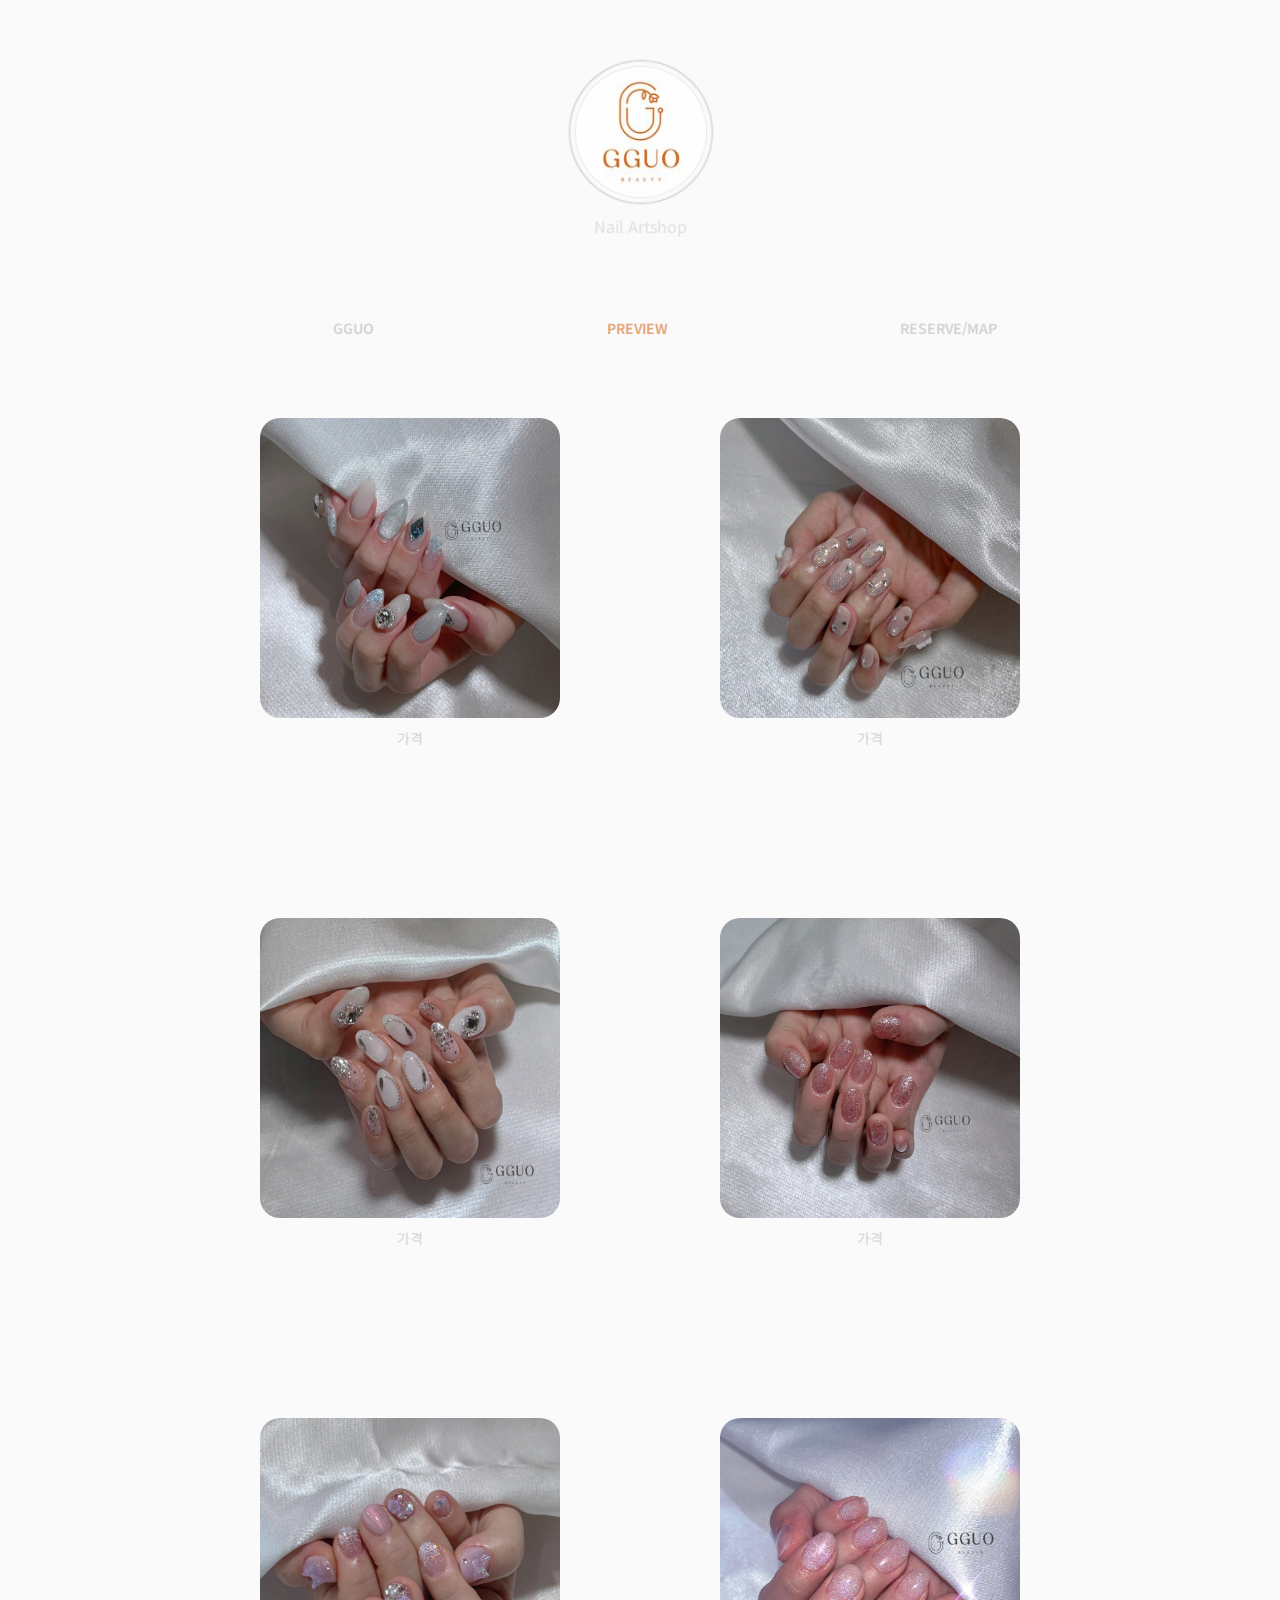
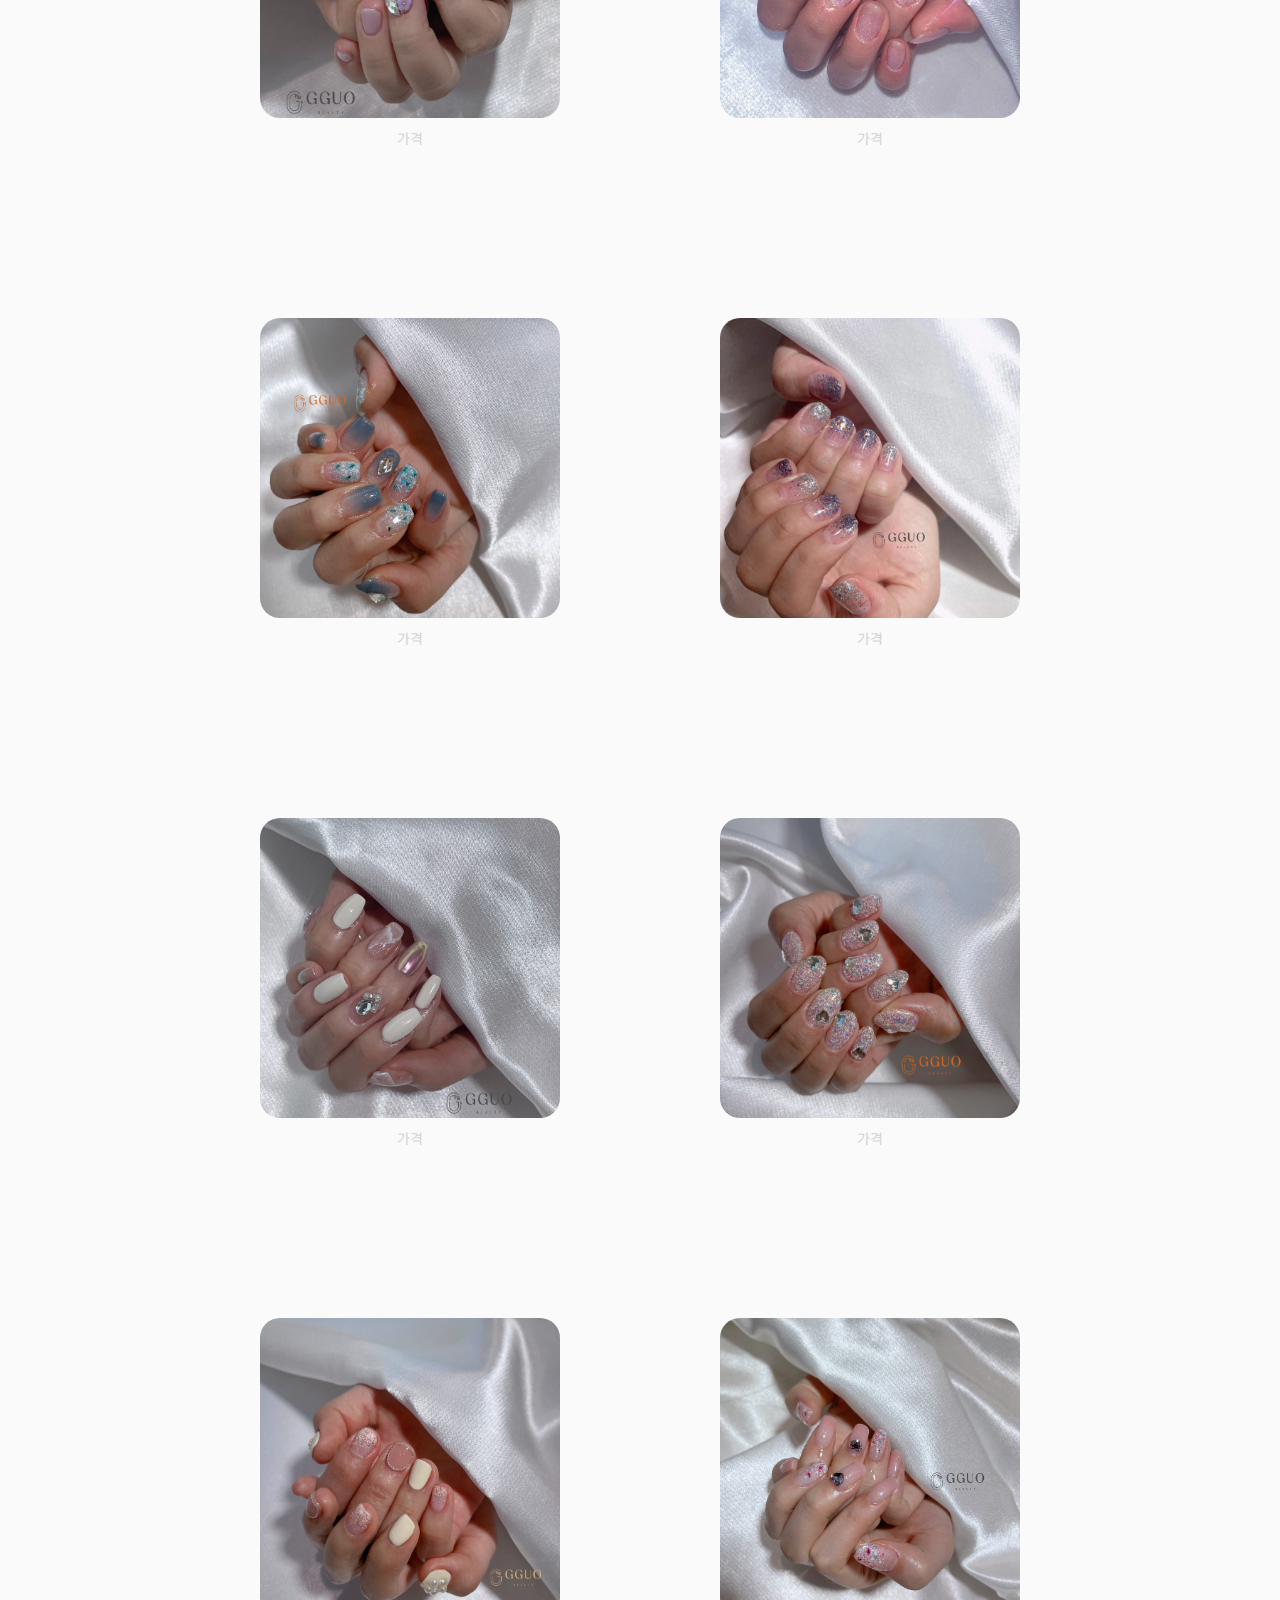
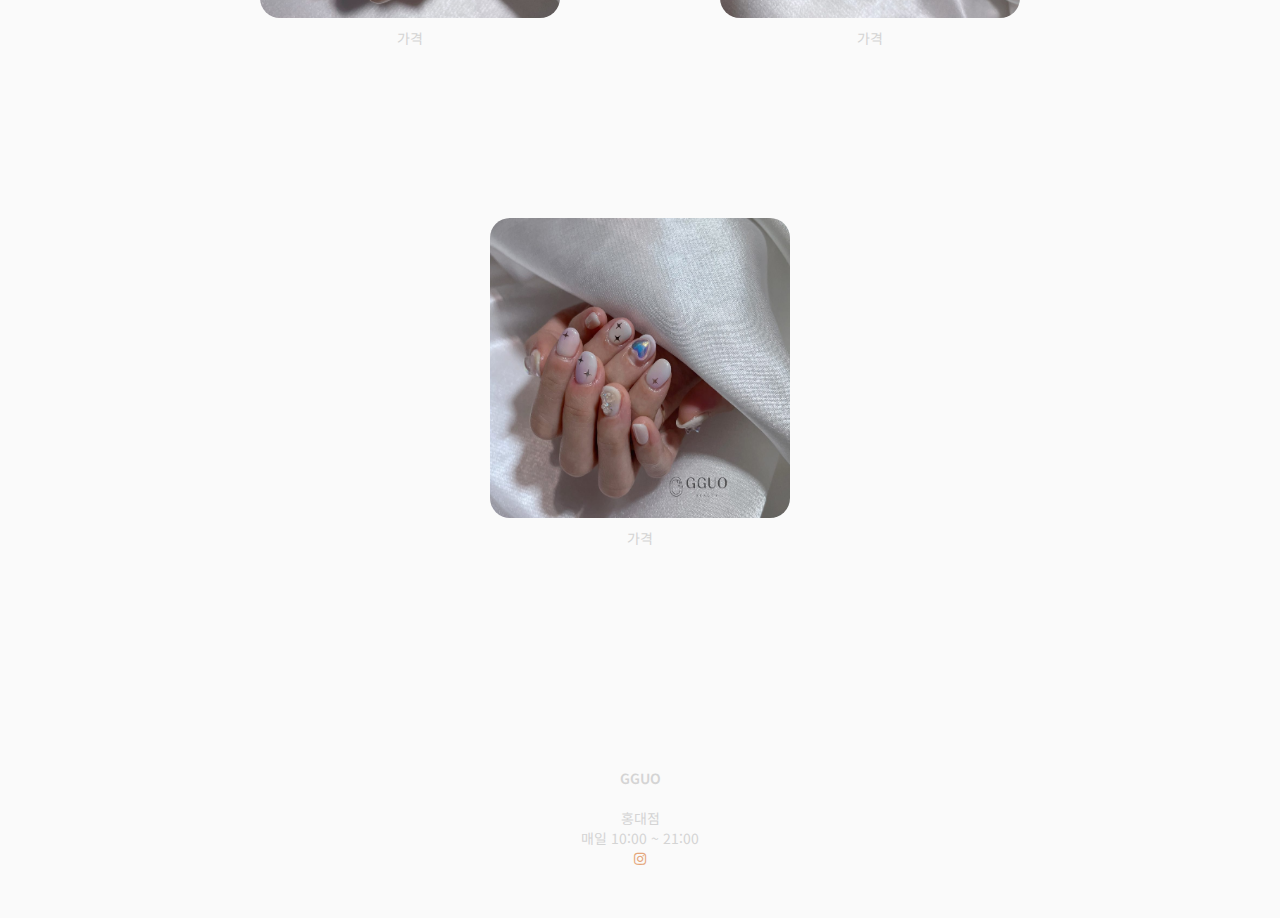
==== preview.html @ 8b0b2949 "Add files via upload" ====
<!DOCTYPE html>
<html lang="ko">
<head>
    <meta charset="UTF-8">
    <meta http-equiv="X-UA-Compatible" content="IE=edge">
    <meta name="viewport" content="width=device-width, initial-scale=1.0, maximum-scale=1, minimum-scale=1">
    <!-- 폰트 어썸 -->
    <link href="https://cdnjs.cloudflare.com/ajax/libs/font-awesome/5.15.4/css/all.min.css" rel="stylesheet">
    <!-- 스타일스트 -->
    <link rel="stylesheet" href="./css/reset.css">
    <link rel="stylesheet" href="./css/style.css">
    <link rel="stylesheet" href="./css/preview.css">
    <!-- 파비콘 -->
    <link rel="shortcut icon" href="./favicon.png" type="image/x-icon">
    <title>GGUO</title>
</head>
<body>
    <div class="wrap">
        <div class="header">
            <div class="container">
                <div class="inner">
                    <img class="logo" src="./img/logo.png" alt="GGUO 로고 이미지">
                    <h1>GGUO</h1>
                    <h2>Nail Artshop</h2>
                    <nav class="nav">
                        <ul>
                            <li><a href="./index.html">GGUO</a></li>
                            <li><a href="./preview.html">PREVIEW</a></li>
                            <li><a href="./reserve-map.html">RESERVE/MAP</a></li>
                        </ul>
                    </nav>
                </div>
            </div>
        </div>
        <section class="sec preview">
            <div class="container">
                <h3>PREVIEW</h3>
                <div class="inner">
                    <div class="nail-box">
                        <img src="./img/nail08.png" alt="네일아트 프리뷰1">
                        <p>가격</p>
                    </div>
                    <div class="nail-box">
                        <img src="./img/nail09.png" alt="네일아트 프리뷰2">
                        <p>가격</p>
                    </div>
                    <div class="nail-box">
                        <img src="./img/nail10.png" alt="네일아트 프리뷰3">
                        <p>가격</p>
                    </div>
                    <div class="nail-box">
                        <img src="./img/nail11.png" alt="네일아트 프리뷰4">
                        <p>가격</p>
                    </div>
                    <div class="nail-box">
                        <img src="./img/nail12.png" alt="네일아트 프리뷰5">
                        <p>가격</p>
                    </div>
                    <div class="nail-box">
                        <img src="./img/nail13.png" alt="네일아트 프리뷰6">
                        <p>가격</p>
                    </div>
                    <div class="nail-box">
                        <img src="./img/nail01.png" alt="네일아트 프리뷰7">
                        <p>가격</p>
                    </div>
                    <div class="nail-box">
                        <img src="./img/nail02.png" alt="네일아트 프리뷰8">
                        <p>가격</p>
                    </div>
                    <div class="nail-box">
                        <img src="./img/nail03.png" alt="네일아트 프리뷰9">
                        <p>가격</p>
                    </div>
                    <div class="nail-box">
                        <img src="./img/nail04.png" alt="네일아트 프리뷰10">
                        <p>가격</p>
                    </div>
                    <div class="nail-box">
                        <img src="./img/nail05.png" alt="네일아트 프리뷰11">
                        <p>가격</p>
                    </div>
                    <div class="nail-box">
                        <img src="./img/nail06.png" alt="네일아트 프리뷰12">
                        <p>가격</p>
                    </div>
                    <div class="nail-box">
                        <img src="./img/nail07.png" alt="네일아트 프리뷰13">
                        <p>가격</p>
                    </div>
                </div>
            </div>
        </section>
        <footer class="footer">
            <h4>GGUO</h4>
            <br>
            <P>
                홍대점 <br>
                매일 10:00 ~ 21:00 <br>
            </P>
            <div class="sns">
                <a href="https://www.instagram.com/gguo_yexxl/"><i class="fab fa-instagram"></i></a>
            </div>
        </footer>
    </div>

</body>
</html>
---- css/style.css ----
@charset 'utf-8';
@import url('https://fonts.googleapis.com/css2?family=Noto+Sans+KR:wght@100;300;400;500;700;900&display=swap');

:root{
    font-family: 'Noto Sans KR', sans-serif;
    color: #333;
    font-size: 14px;
    color: #333;
}
.header img{
    max-width: 100%;
}
.slide img {
    max-width: 100%;
    height: 400px;
    transform: translateX(50%);
    transform: translateY(-20%);
}
.wrap{
    background-color: #fafafa;
    padding: 50px;
}
/* header */
.logo{
    width: 180px;
    margin: 0 auto;
}
.nav ul{
    display: flex;
    flex-flow: row nowrap;
    justify-content: space-evenly;
    margin-top: 80px;
    padding-left: 50px;
    font-weight: 600;
    color: #d4d4d4;
}
.nav li:hover a{
    color: #e5a67a;
}
h1{
    display: none;
}
h2{
    text-align: center;
    font-size: 16px;
    color: #e2e2e2;
}
/* footer */
.footer{
    text-align: center;
    padding-top: 130px;
    color: #d4d4d4;
}
.footer h4{
    font-weight: 600;
}
.footer h4:hover{
    color: #e5a67a;
}
.sns{
    color: #e5a67a;
}
---- css/preview.css ----
@charset 'utf-8';
.nav li:nth-child(2){
    color: #e5a67a;
}
.preview .inner{
    display: flex;
    flex-flow: row wrap;
    justify-content:center;
}
.preview h3{
    display: none;
}
.nail-box{
    margin: 80px;
}
.nail-box:hover .nail-box img{
    width: 350px;
    height: 350px;
}
.nail-box p{
    display: flex;
    justify-content:center;
    color: #d4d4d4;
    margin: 10px;
}
.nail-box img{
    width: 300px;
    height: 300px;
    border-radius: 20px;
}
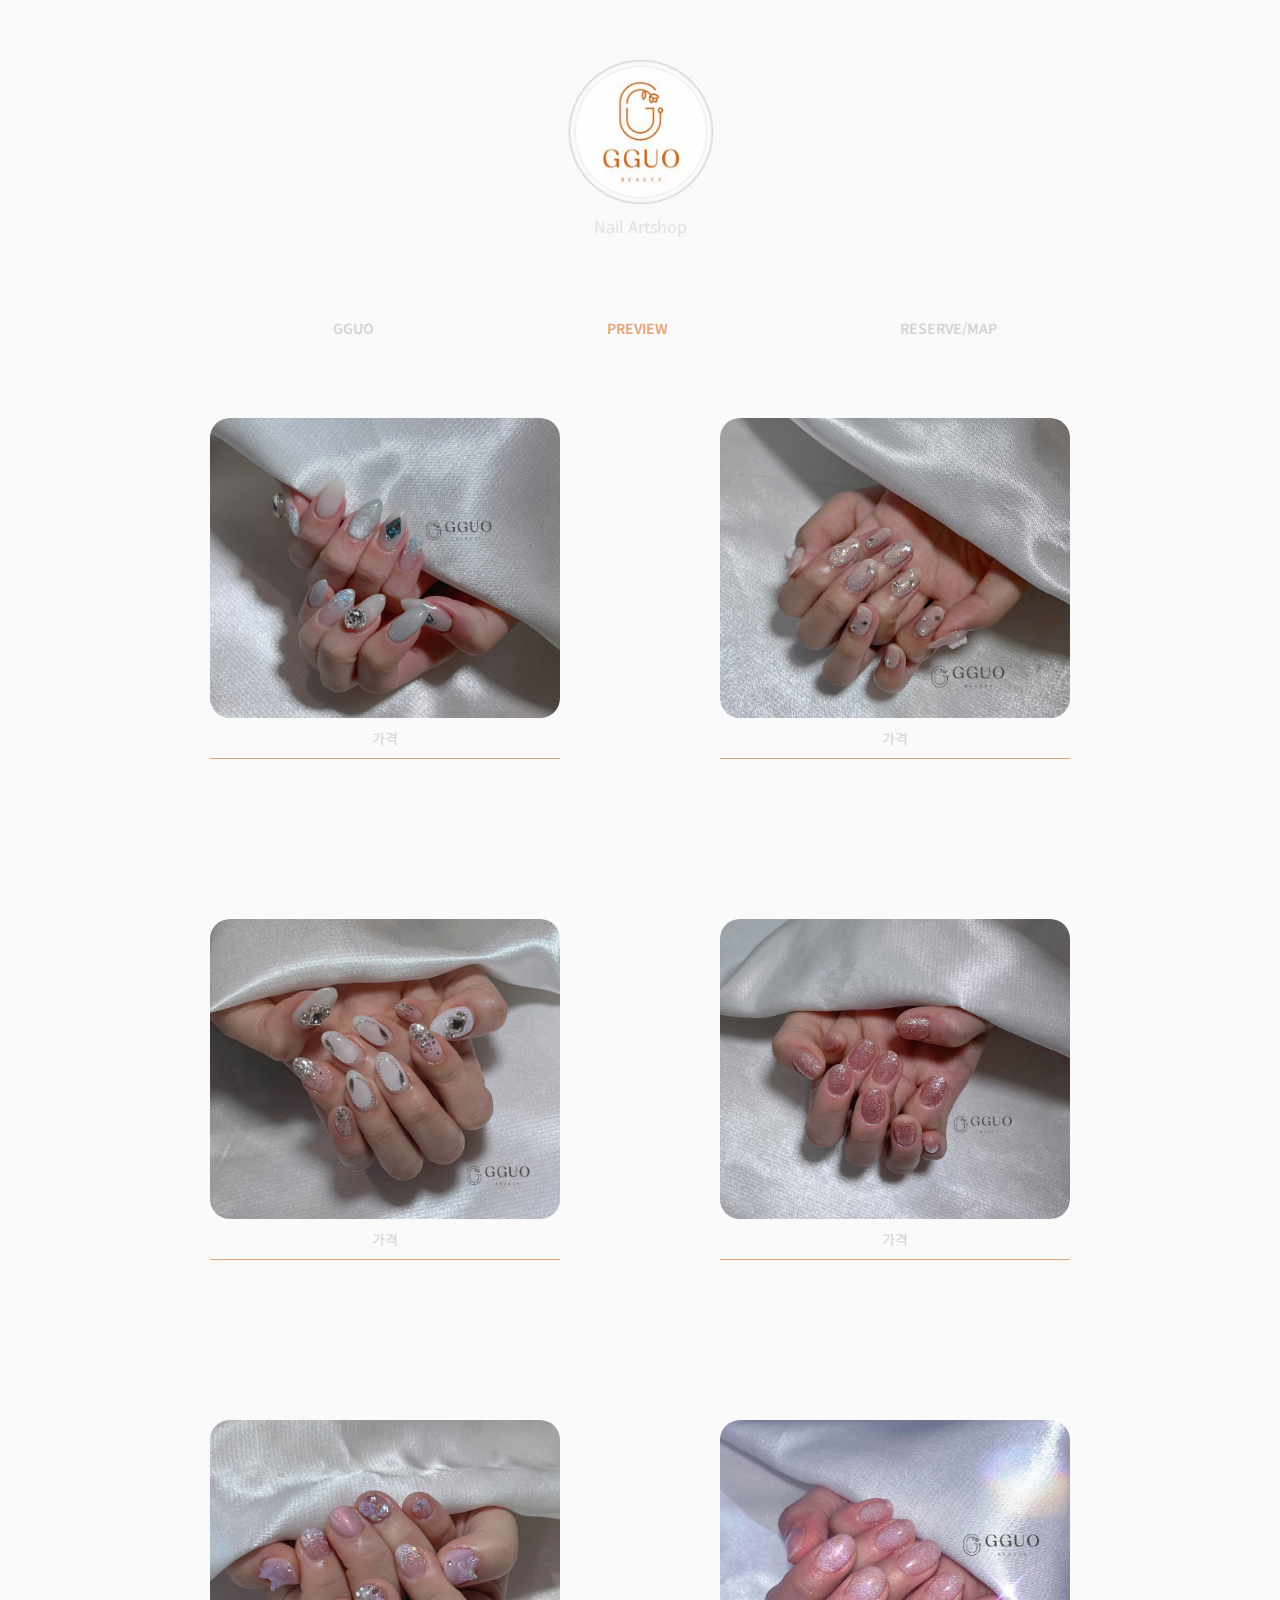
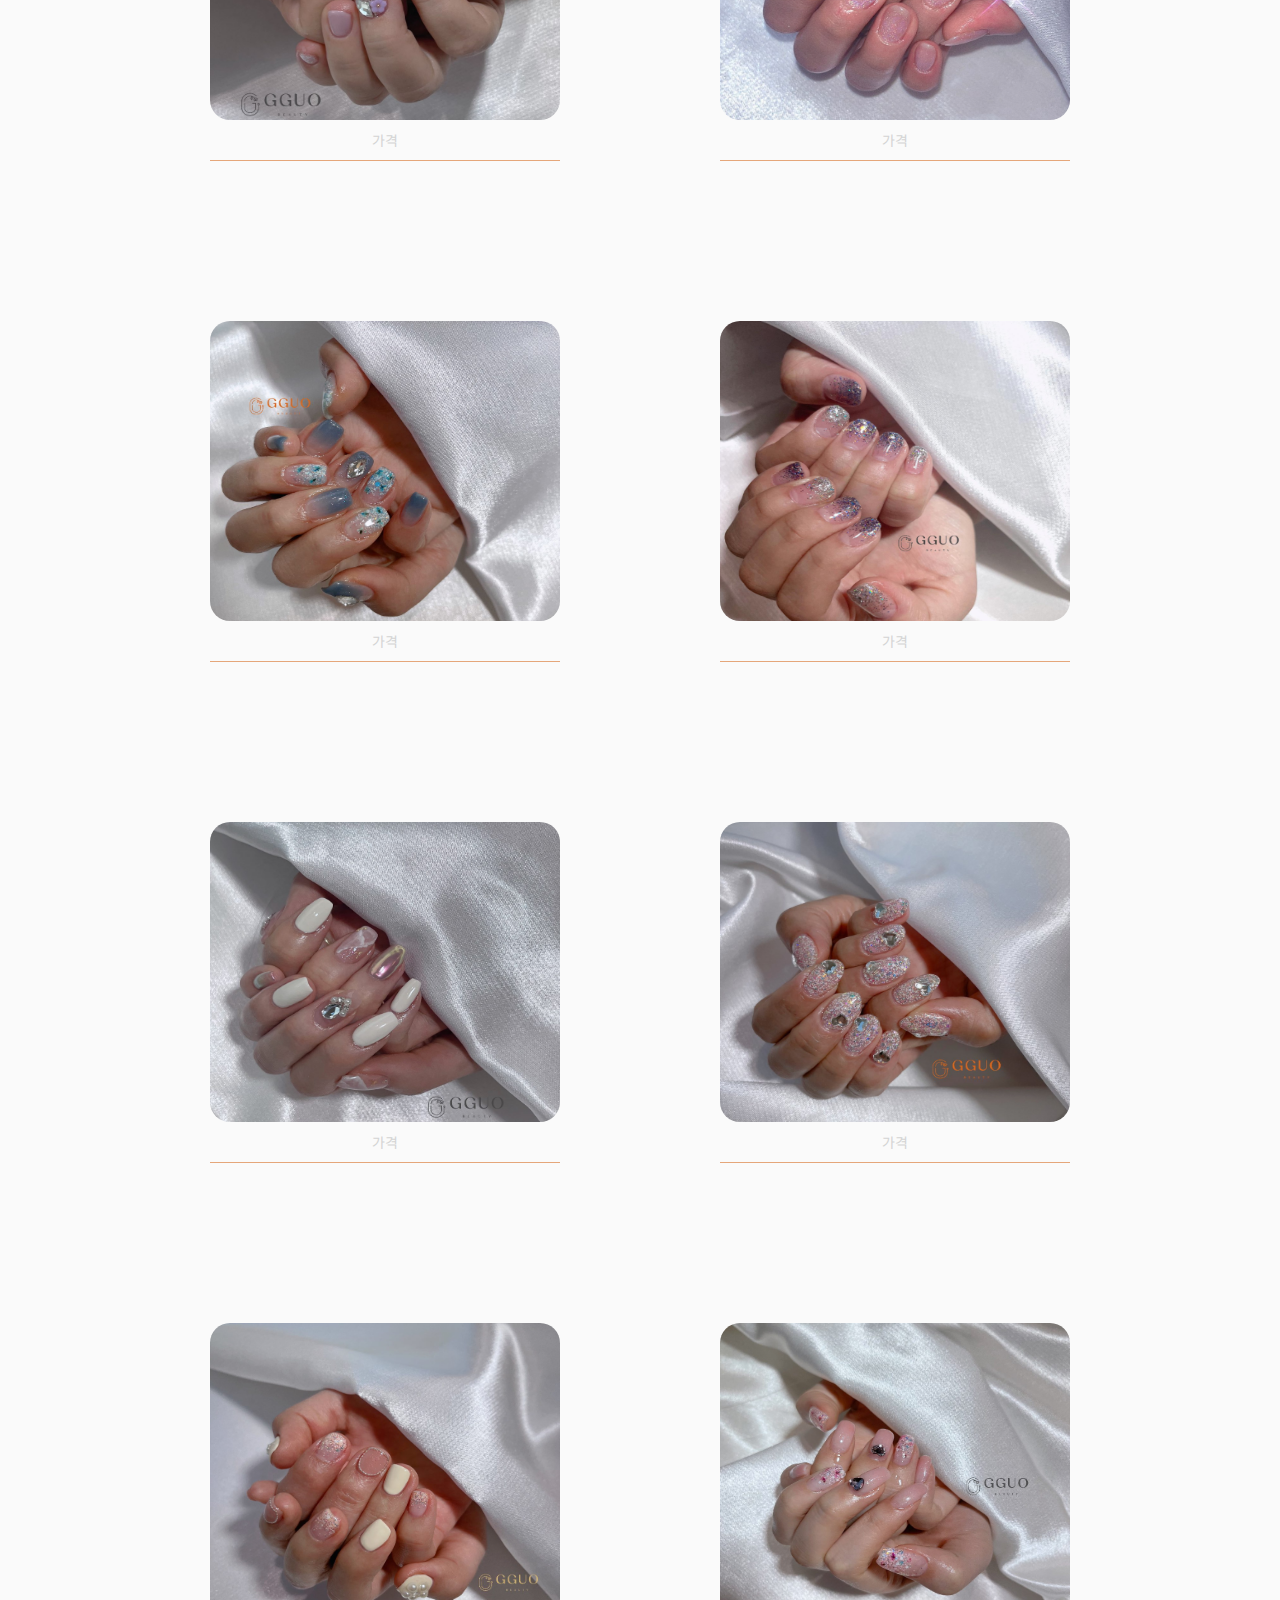
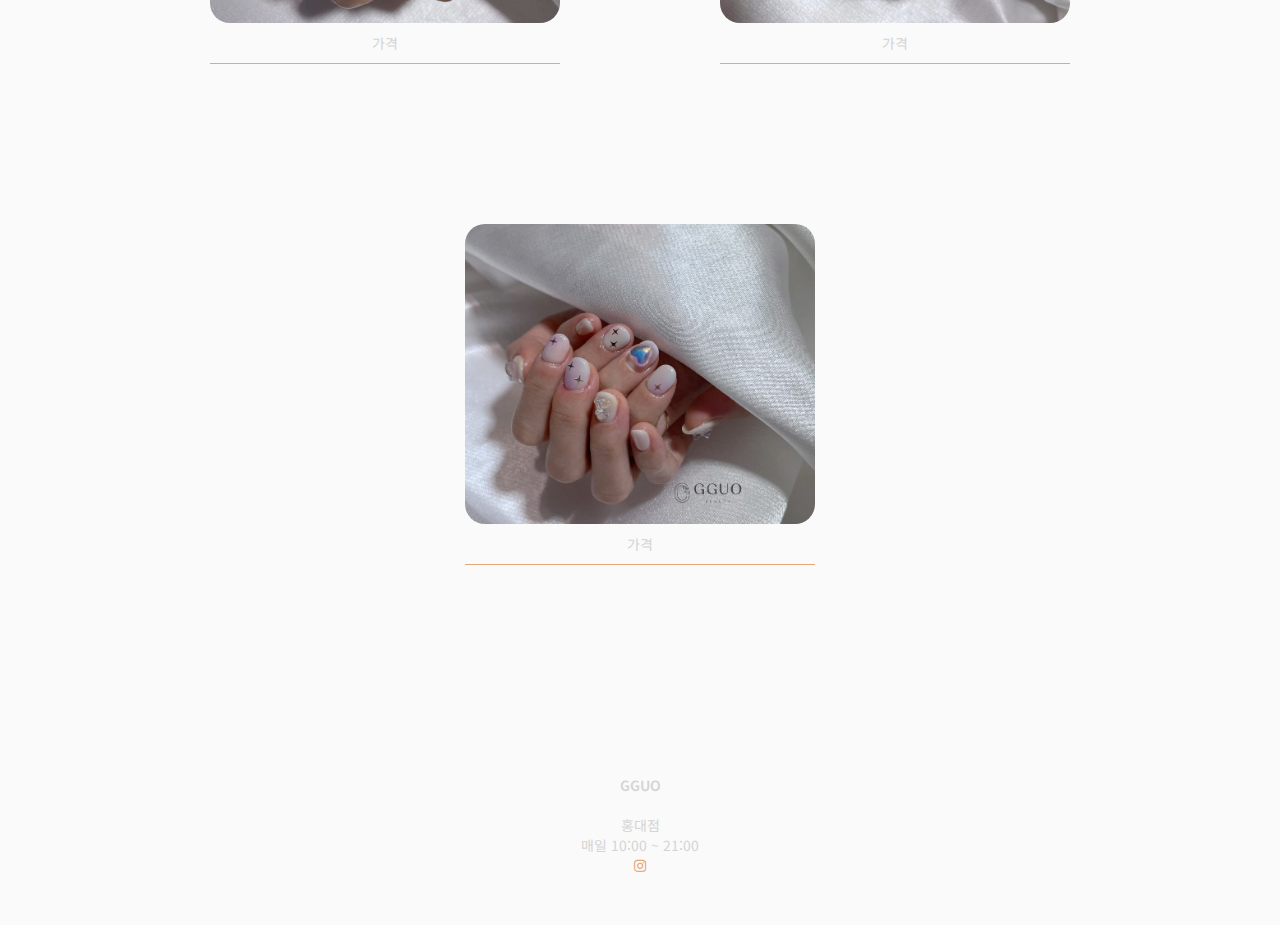
==== commit f9b73918: "Add files via upload" ====
--- a/preview.html
+++ b/preview.html
@@ -26,7 +26,7 @@
                         <ul>
                             <li><a href="./index.html">GGUO</a></li>
                             <li><a href="./preview.html">PREVIEW</a></li>
-                            <li><a href="./reserve-map.html">RESERVE/MAP</a></li>
+                            <li><a href="./reserve-map.html">RESERVE<span>/MAP</span></a></li>
                         </ul>
                     </nav>
                 </div>
--- a/css/style.css
+++ b/css/style.css
@@ -1,4 +1,4 @@
-@charset 'utf-8';
+@charset "utf-8";
 @import url('https://fonts.googleapis.com/css2?family=Noto+Sans+KR:wght@100;300;400;500;700;900&display=swap');
 
 :root{
@@ -59,4 +59,29 @@
 }
 .sns{
     color: #e5a67a;
+}
+
+/* 반응형 */
+@media (max-width:720px){
+    .nav ul{
+        justify-content: center;
+        padding-left: 20px;
+    }
+    .nav ul li:nth-child(1){
+        padding-left: 0px;
+        padding-right: 30px;
+    }    
+    .nav ul li{
+        padding-left: 40px;
+    }
+}
+
+@media (max-width:500px){
+    .nav ul li span{
+        display: none;
+    }
+    .nav ul li:nth-child(1){
+        padding-left: 0px;
+        padding-right: 0px;
+    }
 }--- a/css/preview.css
+++ b/css/preview.css
@@ -1,4 +1,4 @@
-@charset 'utf-8';
+@charset "utf-8";
 .nav li:nth-child(2){
     color: #e5a67a;
 }
@@ -12,10 +12,11 @@
 }
 .nail-box{
     margin: 80px;
+    border-bottom: 1px solid #e5a67a;
 }
-.nail-box:hover .nail-box img{
-    width: 350px;
-    height: 350px;
+img:hover{
+    transform: scale(1.5);
+    transition: all 0.5s;
 }
 .nail-box p{
     display: flex;
@@ -24,7 +25,7 @@
     margin: 10px;
 }
 .nail-box img{
-    width: 300px;
+    width: 350px;
     height: 300px;
     border-radius: 20px;
-}+}
